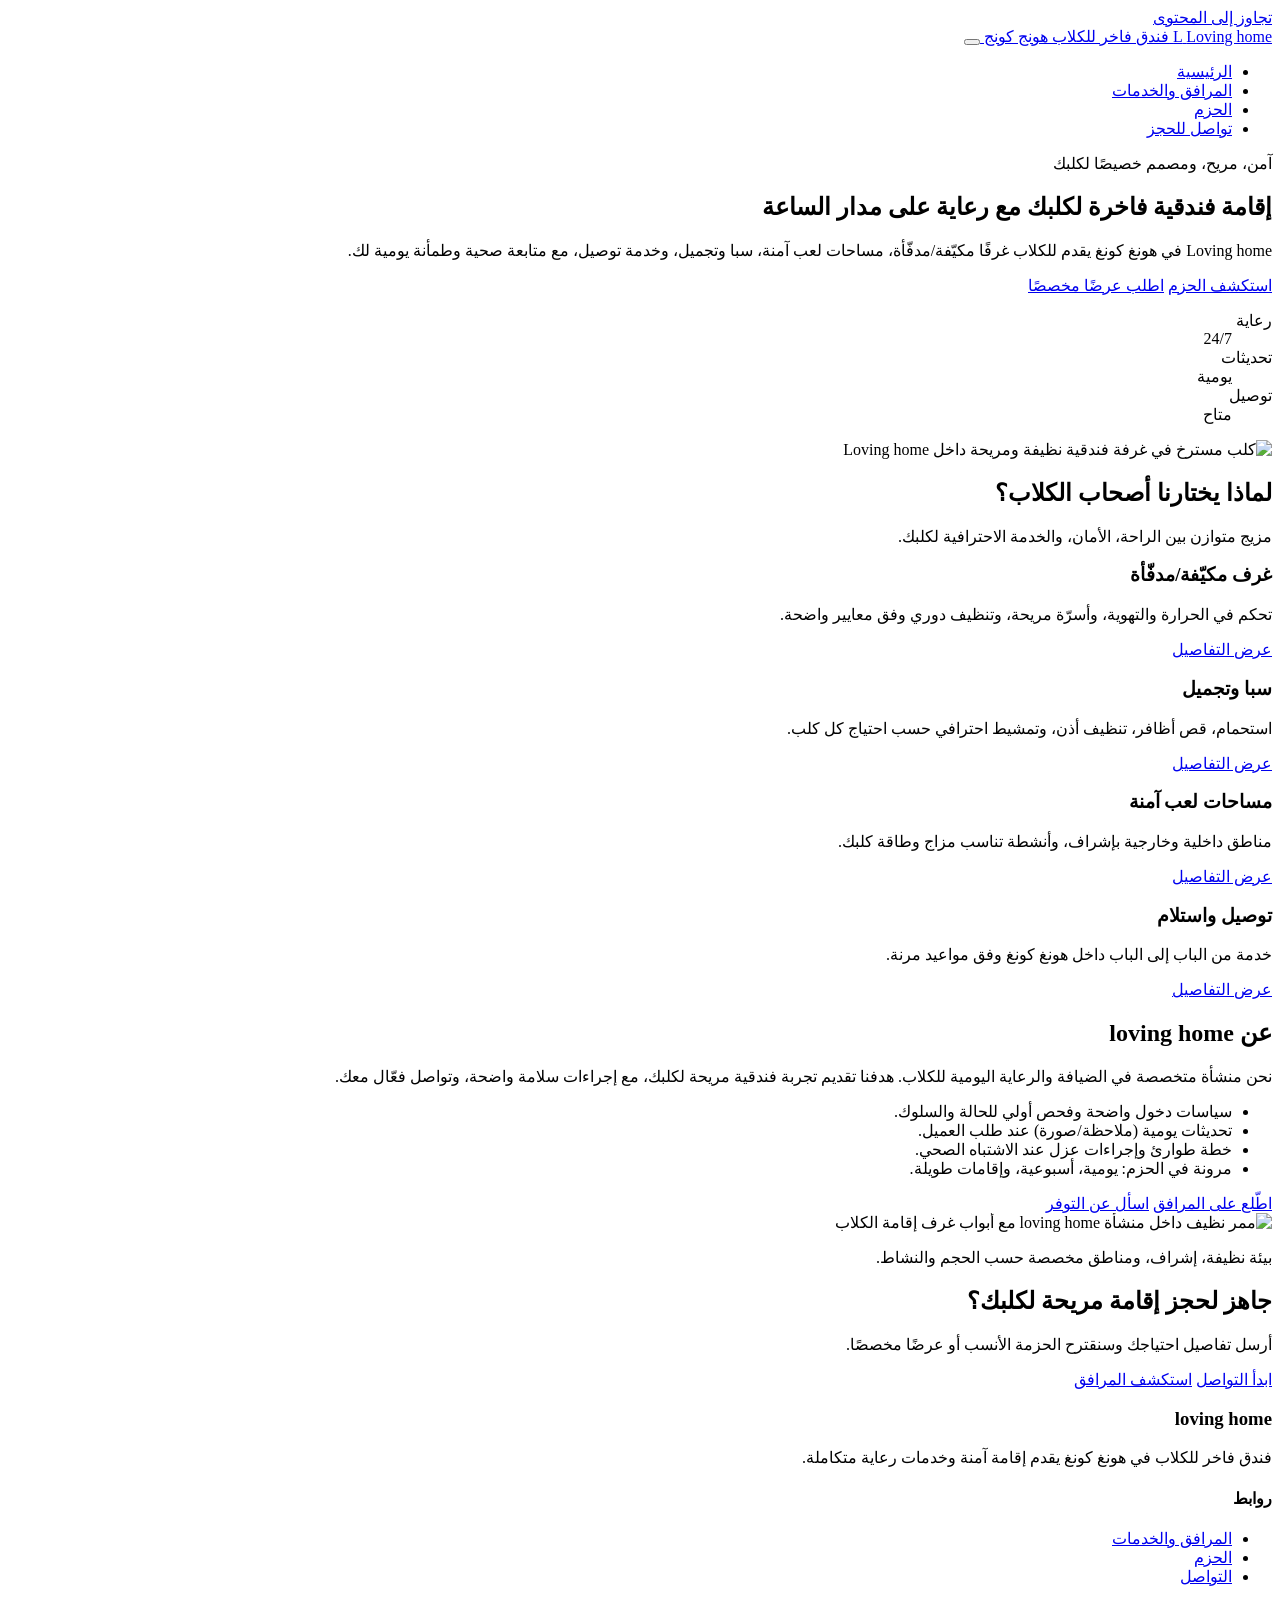
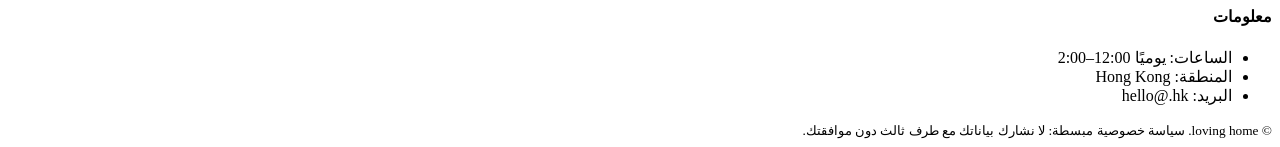
==== index.html @ 54156acd "Add files via upload" ====
<!doctype html>
<html lang="ar" dir="rtl">
<head>
  <meta charset="utf-8" />
  <meta name="viewport" content="width=device-width, initial-scale=1" />
  <meta name="description" content="Loving home فندق فاخر للكلاب في هونغ كونغ: إقامة آمنة، رعاية احترافية، حزم مرنة، وخدمة توصيل." />
  <title> loving home| فندق للكلاب</title>

  <link rel="preconnect" href="https://fonts.googleapis.com">
  <link rel="preconnect" href="https://fonts.gstatic.com" crossorigin>
  <link href="https://fonts.googleapis.com/css2?family=Cairo:wght@400;600;700&display=swap" rel="stylesheet">

  <link rel="stylesheet" href="css/style.css" />
  <link rel="stylesheet" href="css/responsive.css" />
  <script defer src="js/main.js"></script>
</head>

<body>
  <a class="skip-link" href="#main">تجاوز إلى المحتوى</a>

  <header class="site-header" role="banner">
    <div class="container header-inner">
      <a class="brand" href="index.html" aria-label="الانتقال إلى الصفحة الرئيسية">
        <span class="brand-mark" aria-hidden="true">L</span>
        <span class="brand-text">
          <span class="brand-name">Loving home</span>
          <span class="brand-tagline">فندق فاخر للكلاب هونج كونج </span>
        </span>
      </a>

      <button class="nav-toggle" type="button"
              aria-label="فتح قائمة التنقل"
              aria-controls="primary-nav"
              aria-expanded="false">
        <span class="nav-toggle-lines" aria-hidden="true"></span>
      </button>

      <nav id="primary-nav" class="site-nav" aria-label="التنقل الرئيسي">
        <ul class="nav-list">
          <li><a class="nav-link is-active" href="index.html" aria-current="page">الرئيسية</a></li>
          <li><a class="nav-link" href="facilities.html">المرافق والخدمات</a></li>
          <li><a class="nav-link" href="packages.html">الحزم</a></li>
          <li><a class="nav-link nav-cta" href="contact.html">تواصل للحجز</a></li>
        </ul>
      </nav>
    </div>
  </header>

  <main id="main" class="site-main" tabindex="-1">
    <!-- HERO -->
    <section class="hero" aria-labelledby="hero-title">
      <div class="container hero-grid">
        <div class="hero-content">
          <p class="badge">آمن، مريح، ومصمم خصيصًا لكلبك</p>
          <h1 id="hero-title">إقامة فندقية فاخرة لكلبك مع رعاية على مدار الساعة</h1>
          <p class="lead">
            Loving home في هونغ كونغ يقدم للكلاب غرفًا مكيّفة/مدفّأة، مساحات لعب آمنة،
            سبا وتجميل، وخدمة توصيل، مع متابعة صحية وطمأنة يومية لك.
          </p>

          <div class="actions">
            <a class="btn btn-primary" href="packages.html">استكشف الحزم</a>
            <a class="btn btn-secondary" href="contact.html">اطلب عرضًا مخصصًا</a>
          </div>

          <dl class="hero-stats" aria-label="مؤشرات الثقة">
            <div class="stat">
              <dt>رعاية</dt><dd>24/7</dd>
            </div>
            <div class="stat">
              <dt>تحديثات</dt><dd>يومية</dd>
            </div>
            <div class="stat">
              <dt>توصيل</dt><dd>متاح</dd>
            </div>
          </dl>
        </div>

        <div class="hero-media" aria-label="صورة توضيحية للمنشأة">
          <picture>
            <img src="images/image11.jfif"
                 width="640" height="520"
                 loading="eager"
                 alt="كلب مسترخٍ في غرفة فندقية نظيفة ومريحة داخل Loving home" />
          </picture>
        </div>
      </div>
    </section>

    <!-- HIGHLIGHTS -->
    <section class="section" aria-labelledby="highlights-title">
      <div class="container">
        <header class="section-head">
          <h2 id="highlights-title">لماذا يختارنا أصحاب الكلاب؟</h2>
          <p class="muted">مزيج متوازن بين الراحة، الأمان، والخدمة الاحترافية لكلبك.</p>
        </header>

        <div class="cards-grid">
          <article class="card">
            <h3>غرف مكيّفة/مدفّأة</h3>
            <p>تحكم في الحرارة والتهوية، وأسرّة مريحة، وتنظيف دوري وفق معايير واضحة.</p>
            <a class="text-link" href="facilities.html#rooms">عرض التفاصيل</a>
          </article>

          <article class="card">
            <h3>سبا وتجميل</h3>
            <p>استحمام، قص أظافر، تنظيف أذن، وتمشيط احترافي حسب احتياج كل كلب.</p>
            <a class="text-link" href="facilities.html#grooming">عرض التفاصيل</a>
          </article>

          <article class="card">
            <h3>مساحات لعب آمنة</h3>
            <p>مناطق داخلية وخارجية بإشراف، وأنشطة تناسب مزاج وطاقة كلبك.</p>
            <a class="text-link" href="facilities.html#play">عرض التفاصيل</a>
          </article>

          <article class="card">
            <h3>توصيل واستلام</h3>
            <p>خدمة من الباب إلى الباب داخل هونغ كونغ وفق مواعيد مرنة.</p>
            <a class="text-link" href="facilities.html#pickup">عرض التفاصيل</a>
          </article>
        </div>
      </div>
    </section>

    <!-- TRUST / ABOUT -->
    <section class="section section-soft" aria-labelledby="about-title">
      <div class="container split">
        <div>
          <h2 id="about-title">عن loving home</h2>
          <p class="muted">
            نحن منشأة متخصصة في الضيافة والرعاية اليومية للكلاب.
            هدفنا تقديم تجربة فندقية مريحة لكلبك، مع إجراءات سلامة واضحة، وتواصل فعّال معك.
          </p>

          <ul class="checklist" aria-label="نقاط تميز أساسية">
            <li>سياسات دخول واضحة وفحص أولي للحالة والسلوك.</li>
            <li>تحديثات يومية (ملاحظة/صورة) عند طلب العميل.</li>
            <li>خطة طوارئ وإجراءات عزل عند الاشتباه الصحي.</li>
            <li>مرونة في الحزم: يومية، أسبوعية، وإقامات طويلة.</li>
          </ul>

          <div class="actions">
            <a class="btn btn-primary" href="facilities.html">اطّلع على المرافق</a>
            <a class="btn btn-ghost" href="contact.html">اسأل عن التوفر</a>
          </div>
        </div>

        <div class="media-card" aria-label="صورة مرافق">
          <picture>
            <img src="images/image22.jfif"
                 width="640" height="420"
                 loading="lazy"
                 alt="ممر نظيف داخل منشأة loving home مع أبواب غرف إقامة الكلاب" />
          </picture>
          <p class="media-caption">بيئة نظيفة، إشراف، ومناطق مخصصة حسب الحجم والنشاط.</p>
        </div>
      </div>
    </section>
    <!-- CTA -->
    <section class="cta" aria-labelledby="cta-title">
      <div class="container cta-inner">
        <div>
          <h2 id="cta-title">جاهز لحجز إقامة مريحة لكلبك؟</h2>
          <p class="muted">أرسل تفاصيل احتياجك وسنقترح الحزمة الأنسب أو عرضًا مخصصًا.</p>
        </div>
        <div class="cta-actions">
          <a class="btn btn-primary" href="contact.html">ابدأ التواصل</a>
          <a class="btn btn-ghost" href="facilities.html">استكشف المرافق</a>
        </div>
      </div>
    </section>
  </main>

  <footer class="site-footer" role="contentinfo">
    <div class="container footer-grid">
      <div>
        <h3 class="footer-title">loving home</h3>
        <p class="muted">
          فندق فاخر للكلاب في هونغ كونغ يقدم إقامة آمنة وخدمات رعاية متكاملة.
        </p>
      </div>

      <div>
        <h4 class="footer-subtitle">روابط</h4>
        <ul class="footer-links">
          <li><a href="facilities.html">المرافق والخدمات</a></li>
          <li><a href="packages.html">الحزم</a></li>
          <li><a href="contact.html">التواصل</a></li>
        </ul>
      </div>

      <div>
        <h4 class="footer-subtitle">معلومات</h4>
        <ul class="footer-meta">
          <li><span class="k">الساعات:</span> يوميًا 12:00–2:00</li>
          <li><span class="k">المنطقة:</span> Hong Kong</li>
          <li><span class="k">البريد:</span> hello@.hk</li>
        </ul>
      </div>
    </div>

    <div class="container footer-bottom">
      <small>© <span id="year"></span> loving home. سياسة خصوصية مبسطة: لا نشارك بياناتك مع طرف ثالث دون موافقتك.</small>
    </div>
  </footer>
</body>
</html>
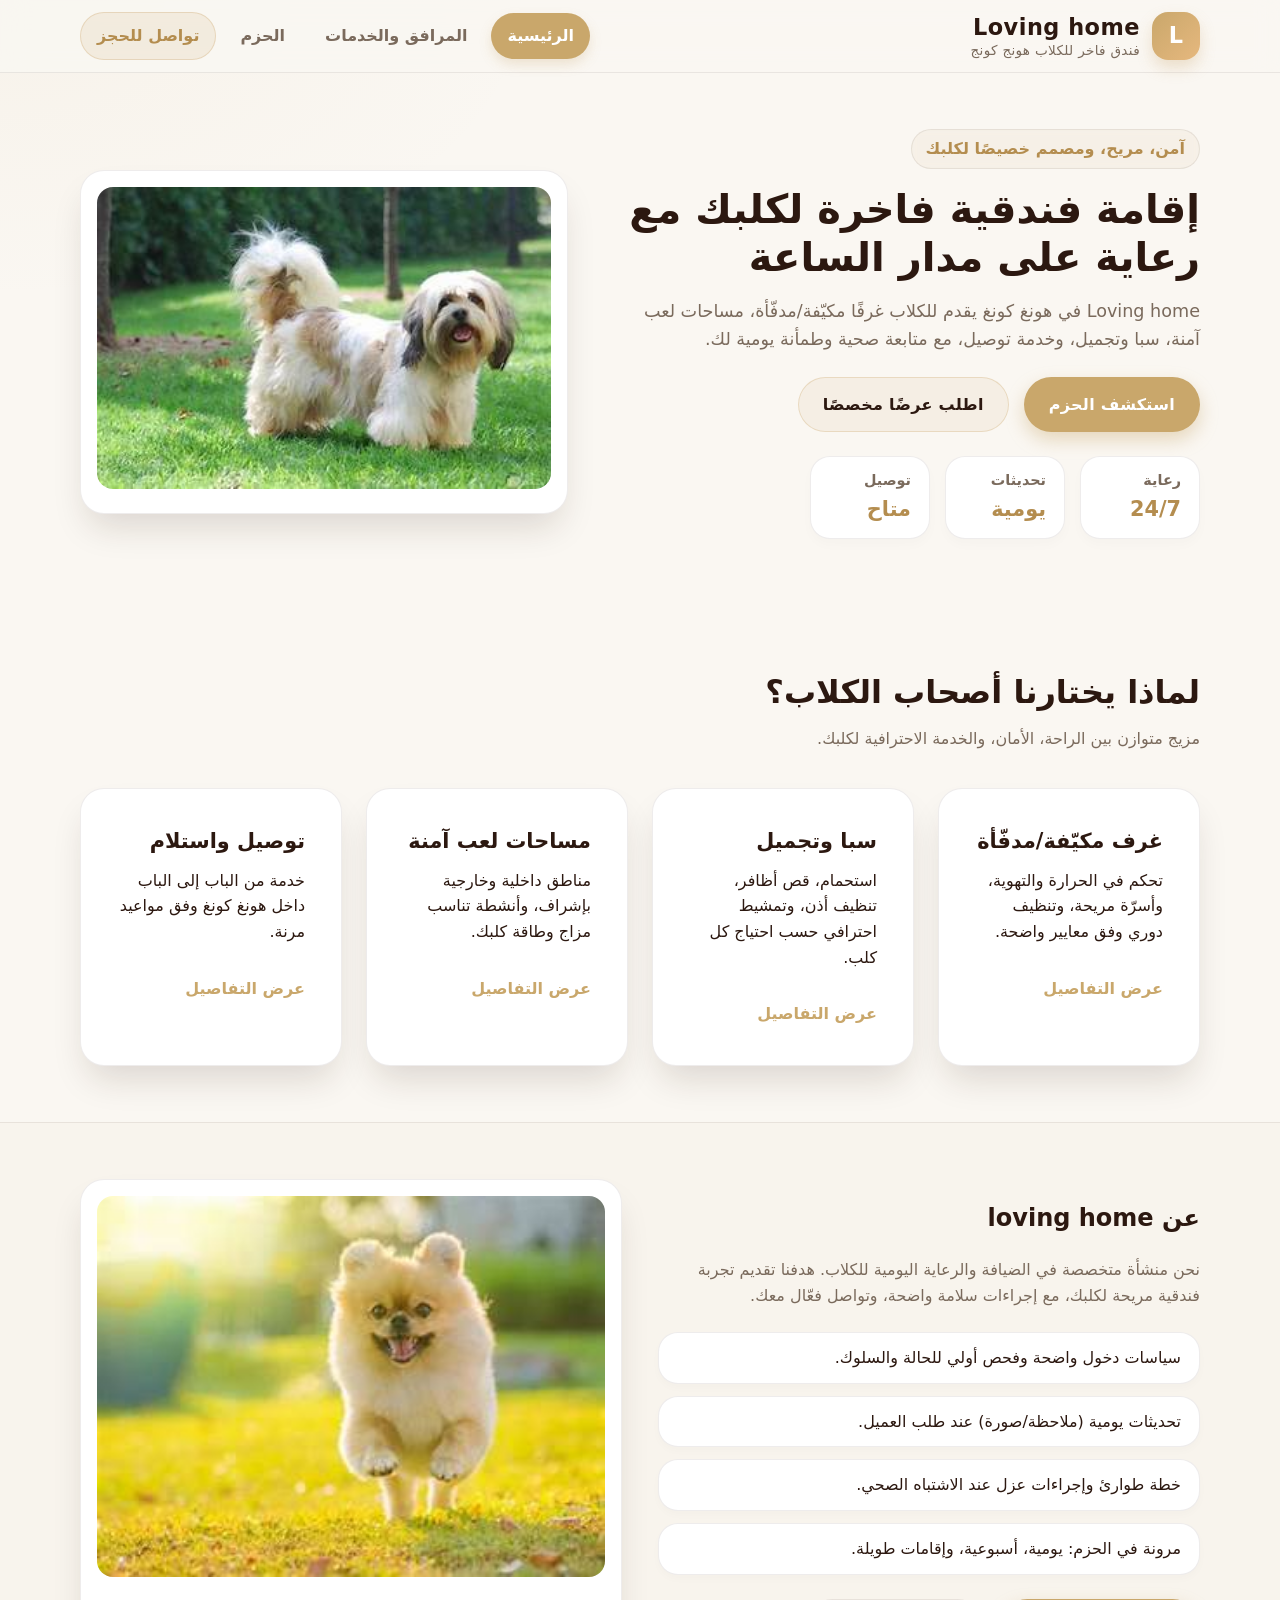
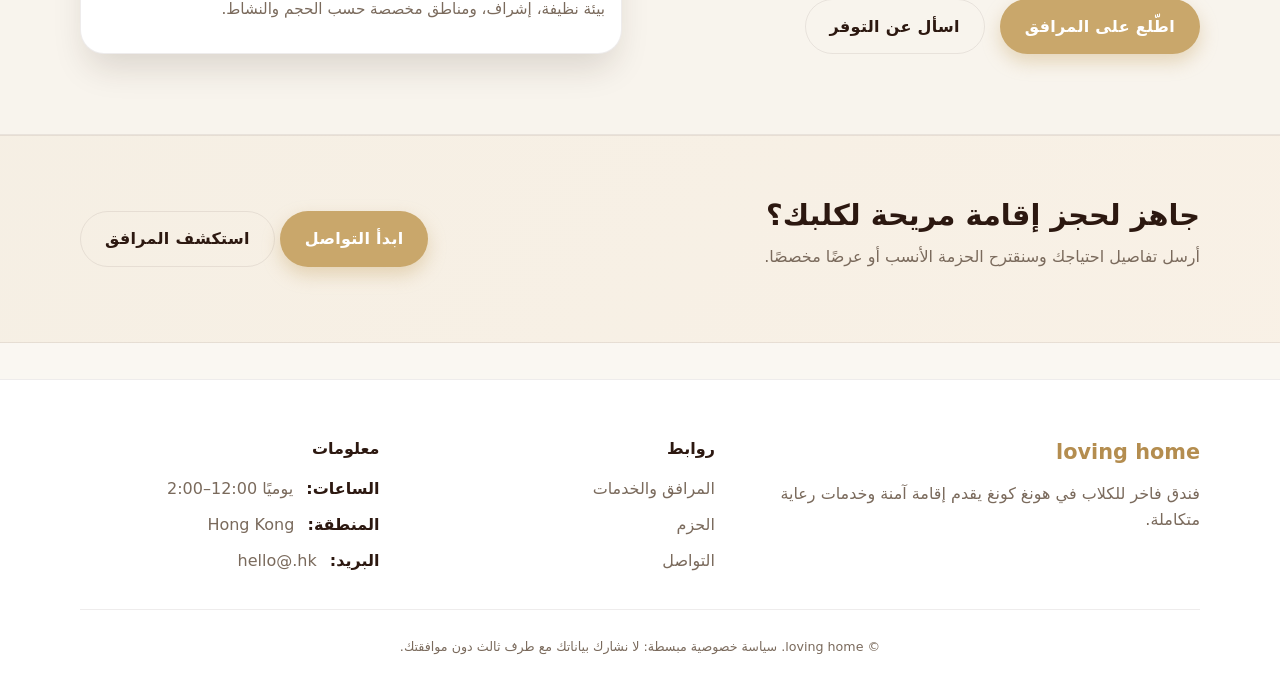
==== commit 452865fb: "Add files via upload" ====
--- a/index.html
+++ b/index.html
@@ -10,8 +10,7 @@
   <link rel="preconnect" href="https://fonts.gstatic.com" crossorigin>
   <link href="https://fonts.googleapis.com/css2?family=Cairo:wght@400;600;700&display=swap" rel="stylesheet">
 
-  <link rel="stylesheet" href="css/style.css" />
-  <link rel="stylesheet" href="css/responsive.css" />
+  <link rel="stylesheet" href="style.css" />
   <script defer src="js/main.js"></script>
 </head>
 
@@ -78,7 +77,7 @@
 
         <div class="hero-media" aria-label="صورة توضيحية للمنشأة">
           <picture>
-            <img src="images/image11.jfif"
+            <img src="image11.jfif"
                  width="640" height="520"
                  loading="eager"
                  alt="كلب مسترخٍ في غرفة فندقية نظيفة ومريحة داخل Loving home" />
@@ -148,7 +147,7 @@
 
         <div class="media-card" aria-label="صورة مرافق">
           <picture>
-            <img src="images/image22.jfif"
+            <img src="image22.jfif"
                  width="640" height="420"
                  loading="lazy"
                  alt="ممر نظيف داخل منشأة loving home مع أبواب غرف إقامة الكلاب" />
--- a/style.css
+++ b/style.css
@@ -0,0 +1,745 @@
+
+:root{
+  --font: "Cairo", system-ui, -apple-system, Segoe UI, Roboto, Arial, sans-serif;
+
+  /* الألوان الدافئة والجذابة الجديدة */
+  --bg: #FAF7F2;              /* خلفية بيج فاتح دافئ */
+  --surface: #FFFFFF;          /* أبيض نقي للبطاقات */
+  --surface-2: #FDF9F2;        /* بيج فاتح جدًا للتباين */
+  --soft: #F5E6D3;             /* بيج ذهبي ناعم */
+
+  --text: #2C1810;             /* بني غامق دافئ للنص الأساسي */
+  --muted: #7A6A5C;            /* بني فاتح مائل للرمادي للنصوص الثانوية */
+
+  --primary: #C9A76B;          /* ذهبي دافئ - لون العلامة التجارية */
+  --primary-2: #B48D4F;        /* ذهبي أغمق قليلاً للتفاعلات */
+
+  --accent: #E6B87E;           /* كهرماني فاتح للتفاصيل */
+
+  --border: rgba(44, 24, 16, 0.08);  /* حدود بنية شفافة */
+  --shadow: 0 20px 35px -8px rgba(44, 24, 16, 0.15);
+
+  --radius: 24px;              /* زوايا أكثر انسيابية */
+  --radius-sm: 16px;
+
+  --container: 1120px;
+
+  --space-1: 8px;
+  --space-2: 12px;
+  --space-3: 16px;
+  --space-4: 24px;
+  --space-5: 36px;
+  --space-6: 56px;
+
+  --focus: 0 0 0 4px rgba(201, 167, 107, 0.25);
+}
+
+/* ========== Base ========== */
+* { box-sizing: border-box; }
+html { scroll-behavior: smooth; }
+body{
+  margin:0;
+  font-family: var(--font);
+  background: 
+    radial-gradient(900px 500px at 0% 0%, rgba(201, 167, 107, 0.06), transparent 60%),
+    radial-gradient(700px 420px at 100% 100%, rgba(230, 184, 126, 0.08), transparent 60%),
+    var(--bg);
+  color: var(--text);
+  line-height: 1.6;
+}
+
+img{ max-width:100%; height:auto; border-radius: var(--radius-sm); }
+a{ color: inherit; text-underline-offset: 4px; }
+p{ margin: 0 0 var(--space-3); }
+ul{ margin: 0; padding: 0; list-style: none; }
+strong{ font-weight: 700; }
+
+.container{
+  width: min(100% - 2 * var(--space-4), var(--container));
+  margin-inline: auto;
+}
+
+.muted{ color: var(--muted); }
+.lead{ font-size: 1.1rem; color: var(--muted); max-width: 70ch; }
+.badge{
+  display:inline-block;
+  padding: 6px 14px;
+  border: 1px solid var(--border);
+  border-radius: 999px;
+  background: rgba(201, 167, 107, 0.08);
+  color: var(--primary-2);
+  font-weight: 600;
+  margin-bottom: var(--space-3);
+  backdrop-filter: blur(4px);
+}
+
+/* Skip link */
+.skip-link{
+  position: absolute;
+  top: 8px;
+  inset-inline-start: 8px;
+  padding: 12px 16px;
+  background: var(--primary);
+  color: #FFFFFF;
+  border-radius: var(--radius-sm);
+  transform: translateY(-140%);
+  transition: transform .2s ease;
+  z-index: 9999;
+  font-weight: 600;
+}
+.skip-link:focus{ transform: translateY(0); outline: none; box-shadow: var(--focus); }
+
+/* Focus */
+:focus-visible{
+  outline: none;
+  box-shadow: var(--focus);
+  border-radius: var(--radius-sm);
+}
+
+/* ========== Header / Nav ========== */
+.site-header{
+  position: sticky;
+  top: 0;
+  z-index: 1000;
+  background: rgba(250, 247, 242, 0.85);
+  backdrop-filter: blur(12px);
+  border-bottom: 1px solid var(--border);
+}
+.header-inner{
+  display:flex;
+  align-items:center;
+  justify-content: space-between;
+  padding-block: 12px;
+  gap: var(--space-3);
+}
+.brand{
+  display:flex;
+  align-items:center;
+  gap: 12px;
+  text-decoration:none;
+}
+.brand-mark{
+  width: 48px;
+  height: 48px;
+  display:grid;
+  place-items:center;
+  border-radius: 16px;
+  background: linear-gradient(135deg, #C9A76B, #E6B87E);
+  border: none;
+  font-weight: 800;
+  font-size: 1.4rem;
+  color: white;
+  box-shadow: 0 8px 15px rgba(201, 167, 107, 0.3);
+}
+.brand-text{ display:flex; flex-direction:column; line-height:1.3; }
+.brand-name{ 
+  font-weight: 800; 
+  letter-spacing: .5px; 
+  font-size: 1.4rem;
+  color: var(--text);
+}
+.brand-tagline{ 
+  font-size: .85rem; 
+  color: var(--muted);
+  letter-spacing: .3px;
+}
+
+.site-nav .nav-list{
+  display:flex;
+  align-items:center;
+  gap: 8px;
+}
+.nav-link{
+  display:inline-block;
+  padding: 10px 16px;
+  text-decoration:none;
+  color: var(--muted);
+  border-radius: 40px;
+  transition: all .2s ease;
+  font-weight: 600;
+}
+.nav-link:hover{
+  background: rgba(201, 167, 107, 0.1);
+  color: var(--primary-2);
+}
+.nav-link.is-active{
+  color: white;
+  background: var(--primary);
+  border: none;
+  box-shadow: 0 6px 12px rgba(201, 167, 107, 0.25);
+}
+.nav-cta{
+  background: rgba(201, 167, 107, 0.15);
+  color: var(--primary-2);
+  border: 1px solid rgba(201, 167, 107, 0.3);
+  font-weight: 700;
+}
+.nav-cta:hover{ 
+  background: rgba(201, 167, 107, 0.25);
+  color: var(--primary-2);
+}
+
+.nav-toggle{
+  display:none;
+  width: 48px;
+  height: 48px;
+  border-radius: 16px;
+  border: 1px solid var(--border);
+  background: white;
+  cursor: pointer;
+  box-shadow: 0 4px 10px rgba(0,0,0,0.03);
+}
+.nav-toggle-lines{
+  display:block;
+  width: 24px;
+  height: 2px;
+  background: var(--text);
+  position: relative;
+  margin: 0 auto;
+  border-radius: 4px;
+}
+.nav-toggle-lines::before,
+.nav-toggle-lines::after{
+  content:"";
+  position:absolute;
+  inset-inline-start: 0;
+  width: 24px;
+  height: 2px;
+  background: var(--text);
+  border-radius: 4px;
+  transition: transform .2s ease;
+}
+.nav-toggle-lines::before{ top: -8px; }
+.nav-toggle-lines::after{ top: 8px; }
+
+/* ========== Sections ========== */
+.site-main{ min-height: 60vh; }
+
+.section{ padding: var(--space-6) 0; }
+.section-soft{
+  background: rgba(201, 167, 107, 0.04);
+  border-top: 1px solid var(--border);
+  border-bottom: 1px solid var(--border);
+}
+.section-head{ margin-bottom: var(--space-5); }
+.section-head h2{ 
+  margin: 0 0 8px; 
+  font-size: 2rem; 
+  font-weight: 700;
+  color: var(--text);
+}
+.section-foot{ 
+  margin-top: var(--space-5); 
+  display:flex; 
+  gap: 15px; 
+  flex-wrap: wrap; 
+}
+
+/* Page hero */
+.page-hero{
+  padding: var(--space-6) 0 var(--space-5);
+  border-bottom: 1px solid var(--border);
+  background: rgba(201, 167, 107, 0.02);
+}
+.page-hero h1{ 
+  margin: 0 0 10px; 
+  font-size: 2.2rem; 
+  font-weight: 700;
+  color: var(--text);
+}
+
+.breadcrumbs{
+  font-size: .95rem;
+  color: var(--muted);
+  margin-bottom: var(--space-2);
+}
+.breadcrumbs a{ color: var(--muted); text-decoration:none; }
+.breadcrumbs a:hover{ 
+  text-decoration: underline;
+  color: var(--primary-2);
+}
+
+/* ========== Hero ========== */
+.hero{
+  padding: var(--space-6) 0;
+}
+.hero-grid{
+  display:grid;
+  grid-template-columns: 1.1fr .9fr;
+  gap: var(--space-5);
+  align-items: center;
+}
+.hero-content h1{
+  margin: 0 0 var(--space-3);
+  font-size: 2.5rem;
+  line-height: 1.2;
+  font-weight: 800;
+  color: var(--text);
+}
+.actions{
+  display:flex;
+  gap: 15px;
+  flex-wrap: wrap;
+  margin: var(--space-4) 0;
+}
+.hero-media{
+  background: white;
+  border: 1px solid var(--border);
+  border-radius: var(--radius);
+  padding: var(--space-3);
+  box-shadow: var(--shadow);
+}
+.hero-stats{
+  display:flex;
+  gap: 15px;
+  flex-wrap: wrap;
+  margin-top: var(--space-4);
+}
+.stat{
+  border: 1px solid var(--border);
+  background: white;
+  border-radius: 20px;
+  padding: 12px 18px;
+  min-width: 120px;
+  box-shadow: 0 6px 12px rgba(0,0,0,0.02);
+}
+.stat dt{ color: var(--muted); font-size: .9rem; font-weight: 600; }
+.stat dd{ margin: 0; font-size: 1.3rem; font-weight: 800; color: var(--primary-2); }
+
+/* ========== Cards / UI ========== */
+.cards-grid{
+  display:grid;
+  grid-template-columns: repeat(4, 1fr);
+  gap: var(--space-4);
+}
+.card{
+  border: 1px solid var(--border);
+  background: white;
+  border-radius: var(--radius);
+  padding: var(--space-5);
+  box-shadow: var(--shadow);
+  transition: transform .2s ease, box-shadow .2s ease;
+}
+.card:hover{
+  transform: translateY(-4px);
+  box-shadow: 0 25px 40px -12px rgba(44, 24, 16, 0.2);
+}
+.card h3{ 
+  margin: 0 0 10px; 
+  font-size: 1.3rem; 
+  font-weight: 700;
+  color: var(--text);
+}
+.text-link{
+  display:inline-block;
+  margin-top: 15px;
+  color: var(--primary);
+  text-decoration:none;
+  font-weight: 700;
+  border-bottom: 2px solid transparent;
+  transition: border-color .2s ease;
+}
+.text-link:hover{ 
+  border-bottom-color: var(--primary);
+}
+
+/* Split */
+.split{
+  display:grid;
+  grid-template-columns: 1fr 1fr;
+  gap: var(--space-5);
+  align-items: start;
+}
+.media-card{
+  border: 1px solid var(--border);
+  background: white;
+  border-radius: var(--radius);
+  padding: var(--space-3);
+  box-shadow: var(--shadow);
+}
+.media-caption{
+  margin-top: 12px;
+  color: var(--muted);
+  font-size: .95rem;
+  font-weight: 500;
+}
+
+/* Buttons */
+.btn{
+  display:inline-flex;
+  align-items:center;
+  justify-content:center;
+  gap: 8px;
+  padding: 14px 24px;
+  border-radius: 40px;
+  border: 1px solid transparent;
+  text-decoration:none;
+  cursor: pointer;
+  font-weight: 700;
+  font-size: 1rem;
+  transition: all .2s ease;
+  letter-spacing: .3px;
+}
+.btn:active{ transform: translateY(2px); }
+
+.btn-primary{
+  background: var(--primary);
+  color: white;
+  box-shadow: 0 8px 18px rgba(201, 167, 107, 0.4);
+}
+.btn-primary:hover{ 
+  background: var(--primary-2);
+  box-shadow: 0 10px 22px rgba(201, 167, 107, 0.5);
+}
+
+.btn-secondary{
+  background: rgba(201, 167, 107, 0.1);
+  color: var(--text);
+  border: 1px solid rgba(201, 167, 107, 0.3);
+}
+.btn-secondary:hover{ 
+  background: rgba(201, 167, 107, 0.18);
+}
+
+.btn-ghost{
+  background: transparent;
+  border: 1px solid var(--border);
+  color: var(--text);
+}
+.btn-ghost:hover{ 
+  background: rgba(201, 167, 107, 0.05);
+  border-color: var(--primary);
+}
+
+/* Checklist / bullets */
+.checklist{
+  margin-top: var(--space-4);
+  display:grid;
+  gap: 12px;
+}
+.checklist li{
+  padding: 12px 18px;
+  border-radius: 20px;
+  border: 1px solid var(--border);
+  background: white;
+  font-weight: 500;
+  box-shadow: 0 4px 8px rgba(0,0,0,0.02);
+}
+.bullets{
+  list-style: disc;
+  padding-inline-start: 22px;
+  color: var(--muted);
+  display:grid;
+  gap: 8px;
+}
+.bullets li{ font-weight: 500; }
+
+/* ========== Facilities Features ========== */
+.feature-grid{
+  display:grid;
+  gap: var(--space-5);
+}
+.feature{
+  display:grid;
+  grid-template-columns: .9fr 1.1fr;
+  gap: var(--space-5);
+  border: 1px solid var(--border);
+  background: white;
+  border-radius: var(--radius);
+  padding: var(--space-5);
+  box-shadow: var(--shadow);
+  transition: transform .2s ease;
+}
+.feature:hover{
+  transform: scale(1.01);
+}
+.feature h3{ 
+  margin: 0 0 10px; 
+  font-size: 1.5rem; 
+  font-weight: 700;
+  color: var(--primary-2);
+}
+
+/* ========== Accordion ========== */
+.accordion{
+  border: 1px solid var(--border);
+  border-radius: var(--radius);
+  overflow: hidden;
+  background: white;
+  box-shadow: var(--shadow);
+}
+.accordion-item + .accordion-item{ border-top: 1px solid var(--border); }
+.accordion-trigger{
+  width: 100%;
+  text-align: start;
+  padding: 20px 24px;
+  background: transparent;
+  color: var(--text);
+  border: 0;
+  font: inherit;
+  font-weight: 700;
+  font-size: 1.1rem;
+  cursor: pointer;
+  transition: background .2s ease;
+}
+.accordion-trigger:hover{
+  background: rgba(201, 167, 107, 0.04);
+}
+.accordion-panel{
+  padding: 0 24px 24px;
+  color: var(--muted);
+}
+
+/* ========== CTA ========== */
+.cta{
+  padding: var(--space-6) 0;
+  background: linear-gradient(135deg, rgba(201, 167, 107, 0.1), rgba(230, 184, 126, 0.1));
+  border-top: 1px solid var(--border);
+  border-bottom: 1px solid var(--border);
+}
+.cta-inner{
+  display:flex;
+  align-items:center;
+  justify-content: space-between;
+  gap: var(--space-4);
+  flex-wrap: wrap;
+}
+.cta h2{ 
+  margin: 0 0 6px; 
+  font-size: 1.8rem;
+  font-weight: 700;
+}
+
+/* ========== Packages ========== */
+.pricing-controls{
+  display:grid;
+  grid-template-columns: 1fr 1fr 1fr 1.1fr;
+  gap: var(--space-4);
+  border: 1px solid var(--border);
+  background: white;
+  border-radius: var(--radius);
+  padding: var(--space-5);
+  box-shadow: var(--shadow);
+}
+.field label{
+  display:block;
+  margin-bottom: 8px;
+  color: var(--text);
+  font-weight: 700;
+  font-size: .95rem;
+}
+.field input,
+.field select,
+.field textarea{
+  width: 100%;
+  padding: 14px 16px;
+  border-radius: 40px;
+  border: 1px solid var(--border);
+  background: var(--bg);
+  color: var(--text);
+  font-family: var(--font);
+  font-size: 1rem;
+  transition: border-color .2s ease;
+}
+.field input:focus,
+.field select:focus,
+.field textarea:focus{
+  border-color: var(--primary);
+  outline: none;
+}
+.field textarea{ 
+  resize: vertical; 
+  border-radius: 24px;
+}
+
+.help{
+  margin-top: 8px;
+  font-size: .9rem;
+  color: var(--muted);
+}
+
+.estimate{
+  border: 1px dashed var(--primary);
+  border-radius: 30px;
+  padding: 18px 20px;
+  background: rgba(201, 167, 107, 0.04);
+}
+.estimate-title{ margin: 0 0 6px; color: var(--muted); font-weight: 600; }
+.estimate-value{
+  margin: 0 0 6px;
+  font-size: 1.8rem;
+  font-weight: 900;
+  color: var(--primary-2);
+}
+.currency{ color: var(--muted); font-weight: 600; font-size: 1rem; }
+
+.packages-grid{
+  grid-template-columns: repeat(4, 1fr);
+}
+.package{
+  display:flex;
+  flex-direction: column;
+  gap: var(--space-3);
+}
+.package-head p{ margin: 8px 0 0; }
+.package-meta{ margin-top: auto; }
+.price{ margin: 0; font-size: 1.2rem; }
+.price .from{ color: var(--muted); margin-inline-end: 6px; }
+.package-actions{ display:flex; gap: 12px; flex-wrap: wrap; margin-top: 10px; }
+.package-custom{
+  border: 2px dashed var(--primary);
+  background: linear-gradient(135deg, rgba(201, 167, 107, 0.08), rgba(230, 184, 126, 0.05));
+}
+
+/* Comparison table */
+.compare{
+  margin-top: var(--space-6);
+  border: 1px solid var(--border);
+  border-radius: var(--radius);
+  background: white;
+  padding: var(--space-5);
+  box-shadow: var(--shadow);
+}
+.compare-head h2{ margin: 0 0 6px; }
+.compare-status{
+  display:flex;
+  align-items:center;
+  justify-content: space-between;
+  gap: 15px;
+  flex-wrap: wrap;
+  margin: 15px 0 20px;
+}
+.table-wrap{
+  border: 1px solid var(--border);
+  border-radius: 20px;
+  overflow: auto;
+  background: var(--bg);
+}
+.compare-table{
+  width: 100%;
+  border-collapse: collapse;
+  min-width: 640px;
+}
+.compare-table th,
+.compare-table td{
+  padding: 16px 18px;
+  border-bottom: 1px solid var(--border);
+  text-align: start;
+}
+.compare-table thead th{
+  background: rgba(201, 167, 107, 0.1);
+  color: var(--text);
+  font-weight: 700;
+}
+.compare-table tbody th{ color: var(--text); font-weight: 700; }
+
+/* ========== Contact ========== */
+.contact-grid{
+  display:grid;
+  grid-template-columns: 1.2fr .8fr;
+  gap: var(--space-5);
+  align-items: start;
+}
+.contact-card{
+  border: 1px solid var(--border);
+  background: white;
+  border-radius: var(--radius);
+  padding: var(--space-5);
+  box-shadow: var(--shadow);
+}
+.form-actions{
+  display:flex;
+  gap: 15px;
+  flex-wrap: wrap;
+  margin-top: 20px;
+}
+.error{
+  margin-top: 8px;
+  color: #c44545;
+  font-weight: 600;
+  min-height: 1.2em;
+  font-size: .9rem;
+}
+.form-status{
+  margin-top: 20px;
+  padding: 16px 20px;
+  border-radius: 40px;
+  border: 1px solid var(--border);
+  background: var(--bg);
+  color: var(--text);
+  display: none;
+  font-weight: 500;
+}
+.form-status.is-visible{ display: block; }
+.form-status.is-success{
+  border-color: var(--primary);
+  background: rgba(201, 167, 107, 0.1);
+}
+.form-status.is-error{
+  border-color: #c44545;
+  background: rgba(196, 69, 69, 0.08);
+  color: #c44545;
+}
+
+.contact-list{
+  display:grid;
+  gap: 15px;
+  margin-top: 15px;
+  color: var(--muted);
+}
+.k{ color: var(--text); font-weight: 700; margin-inline-end: 8px; }
+.note{
+  margin-top: var(--space-5);
+  padding-top: var(--space-4);
+  border-top: 1px solid var(--border);
+}
+.map-wrap{ margin-top: var(--space-5); }
+.map-placeholder{
+  border: 1px dashed var(--primary);
+  border-radius: 30px;
+  padding: 24px;
+  color: var(--muted);
+  background: rgba(201, 167, 107, 0.04);
+  text-align: center;
+  font-weight: 500;
+}
+
+/* ========== Footer ========== */
+.site-footer{
+  border-top: 1px solid var(--border);
+  background: white;
+  padding: var(--space-6) 0 var(--space-4);
+  margin-top: var(--space-5);
+}
+.footer-grid{
+  display:grid;
+  grid-template-columns: 1.2fr .8fr .8fr;
+  gap: var(--space-5);
+}
+.footer-title{ 
+  margin: 0 0 12px; 
+  font-size: 1.3rem;
+  font-weight: 800;
+  color: var(--primary-2);
+}
+.footer-subtitle{ 
+  margin: 0 0 15px; 
+  color: var(--text);
+  font-weight: 700;
+  font-size: 1rem;
+}
+.footer-links, .footer-meta{ display:grid; gap: 10px; color: var(--muted); }
+.footer-links a{ color: var(--muted); text-decoration:none; font-weight: 500; }
+.footer-links a:hover{ 
+  text-decoration: underline; 
+  color: var(--primary);
+}
+
+.footer-bottom{
+  margin-top: var(--space-5);
+  padding-top: var(--space-4);
+  border-top: 1px solid var(--border);
+  color: var(--muted);
+  text-align: center;
+  font-size: .95rem;
+}
